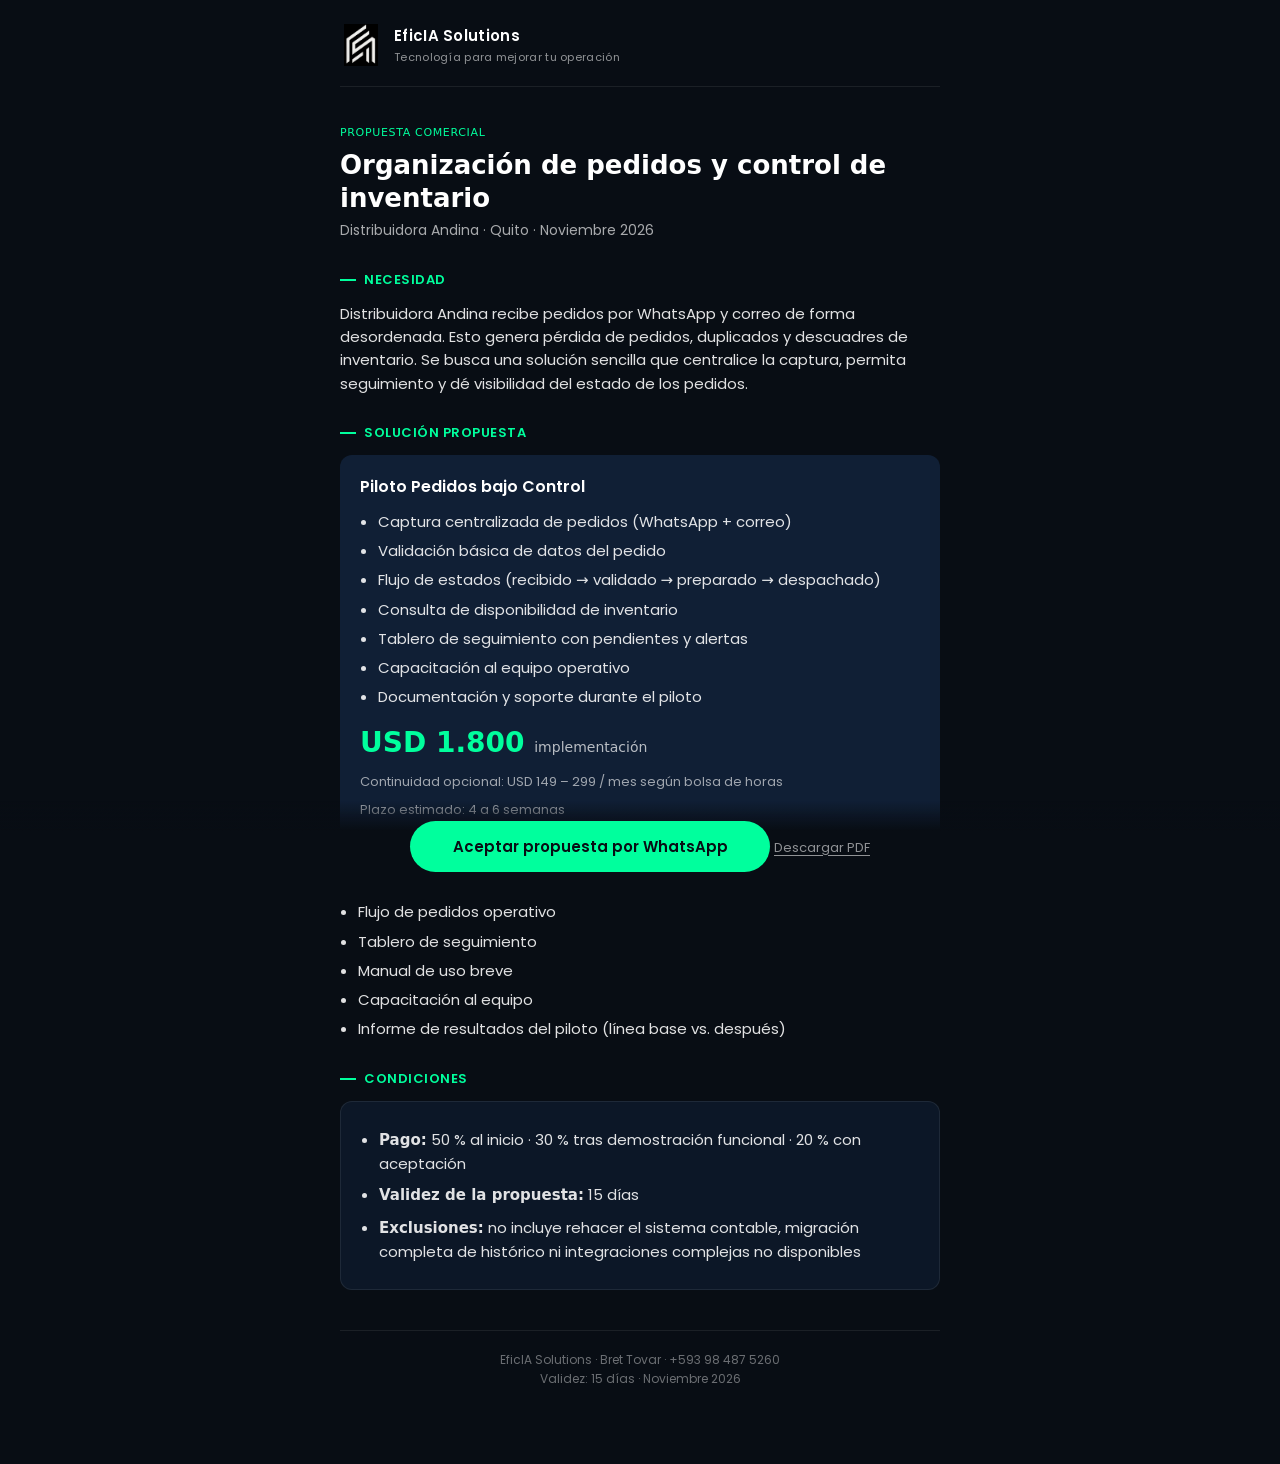
==== index.html @ f07ff5bc "Fix GitHub Pages domain and add proposal entry page" ====
<!DOCTYPE html>
<html lang="es">
<head>
  <meta charset="UTF-8">
  <meta name="viewport" content="width=device-width, initial-scale=1.0">
  <meta name="robots" content="noindex, nofollow">
  <meta http-equiv="refresh" content="0; url=./distribuidora-andina-k7m2/">
  <title>Propuesta comercial · EficIA Solutions</title>
  <style>
    body { margin: 0; min-height: 100vh; display: grid; place-items: center; background: #080D14; color: #fff; font-family: system-ui, sans-serif; }
    main { max-width: 36rem; padding: 2rem; text-align: center; }
    a { color: #00FF9D; }
  </style>
</head>
<body>
  <main>
    <h1>EficIA Solutions</h1>
    <p>Abriendo la propuesta comercial.</p>
    <p><a href="./distribuidora-andina-k7m2/">Ver propuesta de Distribuidora Andina</a></p>
  </main>
</body>
</html>
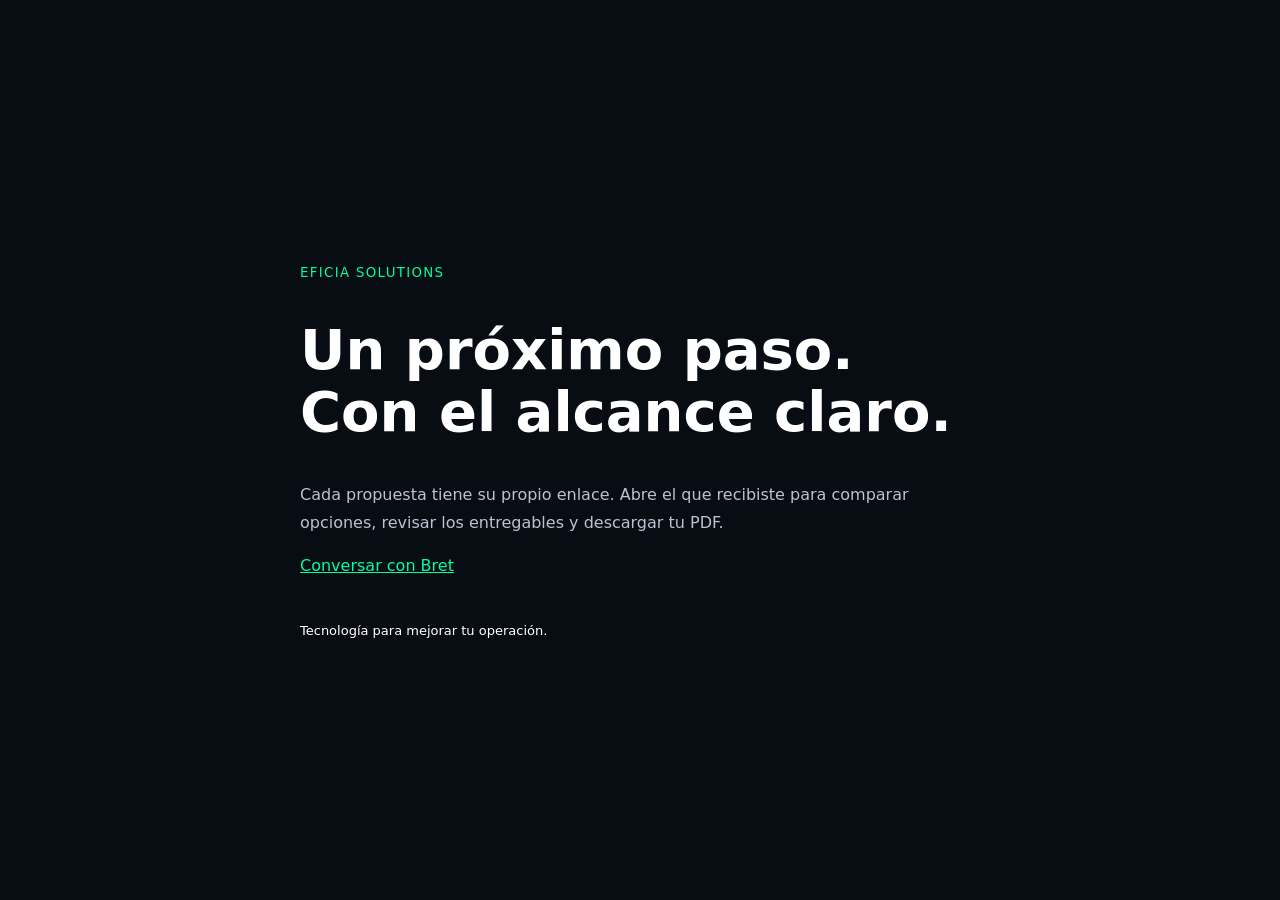
==== commit db909c57: "Publish authorized EficIA portal and synthetic proposal demo" ====
--- a/index.html
+++ b/index.html
@@ -1,22 +1 @@
-<!DOCTYPE html>
-<html lang="es">
-<head>
-  <meta charset="UTF-8">
-  <meta name="viewport" content="width=device-width, initial-scale=1.0">
-  <meta name="robots" content="noindex, nofollow">
-  <meta http-equiv="refresh" content="0; url=./distribuidora-andina-k7m2/">
-  <title>Propuesta comercial · EficIA Solutions</title>
-  <style>
-    body { margin: 0; min-height: 100vh; display: grid; place-items: center; background: #080D14; color: #fff; font-family: system-ui, sans-serif; }
-    main { max-width: 36rem; padding: 2rem; text-align: center; }
-    a { color: #00FF9D; }
-  </style>
-</head>
-<body>
-  <main>
-    <h1>EficIA Solutions</h1>
-    <p>Abriendo la propuesta comercial.</p>
-    <p><a href="./distribuidora-andina-k7m2/">Ver propuesta de Distribuidora Andina</a></p>
-  </main>
-</body>
-</html>
+<!DOCTYPE html><html lang="es"><head><meta charset="UTF-8"><meta name="viewport" content="width=device-width,initial-scale=1"><meta name="robots" content="noindex,nofollow"><title>Propuestas · EficIA Solutions</title><style>body{margin:0;background:#080D14;color:white;font-family:system-ui,sans-serif;display:grid;min-height:100vh;place-items:center}main{max-width:680px;padding:32px}small{color:#00FF9D;letter-spacing:.1em}h1{font-size:clamp(32px,7vw,56px);line-height:1.12}p{color:#b9c3d1;line-height:1.7}a{color:#00FF9D}footer{margin-top:44px;font-size:13px}</style></head><body><main><small>EFICIA SOLUTIONS</small><h1>Un próximo paso.<br>Con el alcance claro.</h1><p>Cada propuesta tiene su propio enlace. Abre el que recibiste para comparar opciones, revisar los entregables y descargar tu PDF.</p><p><a href="https://wa.me/593984875260">Conversar con Bret</a></p><footer>Tecnología para mejorar tu operación.</footer></main></body></html>
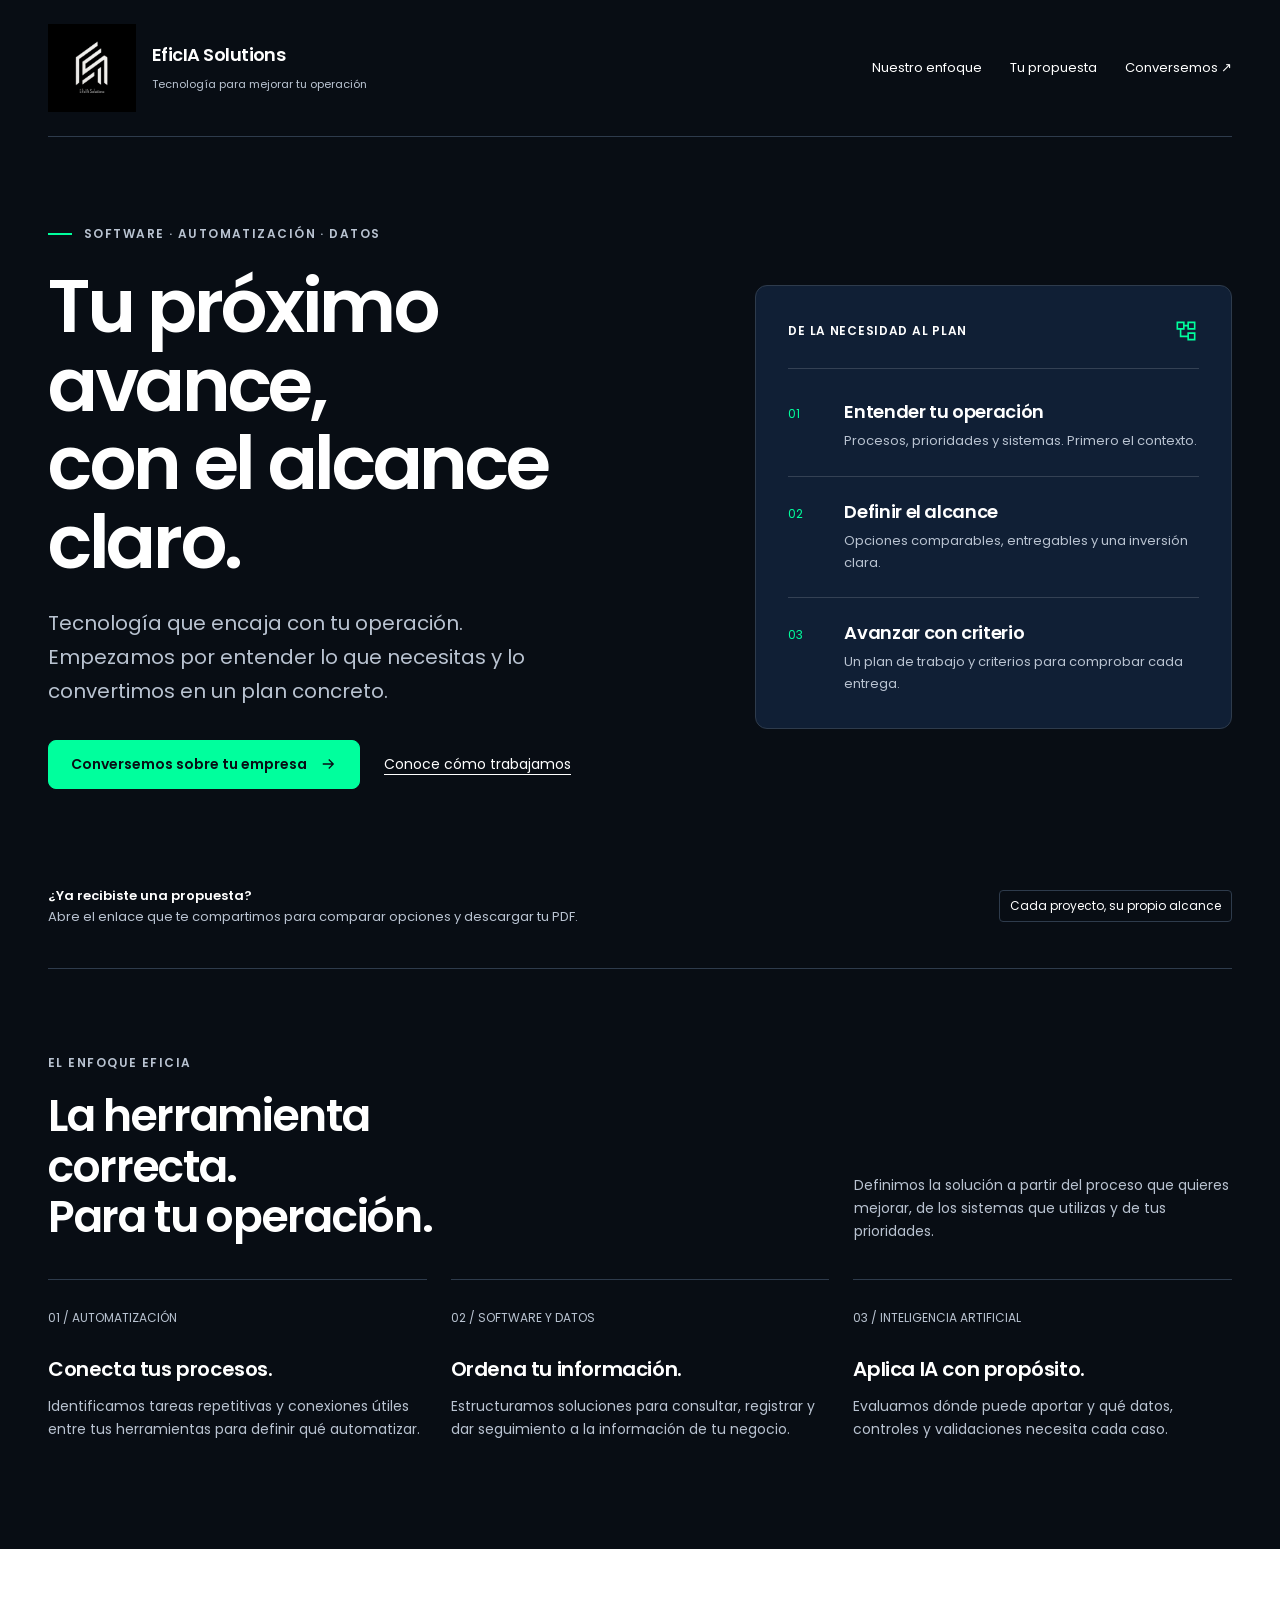
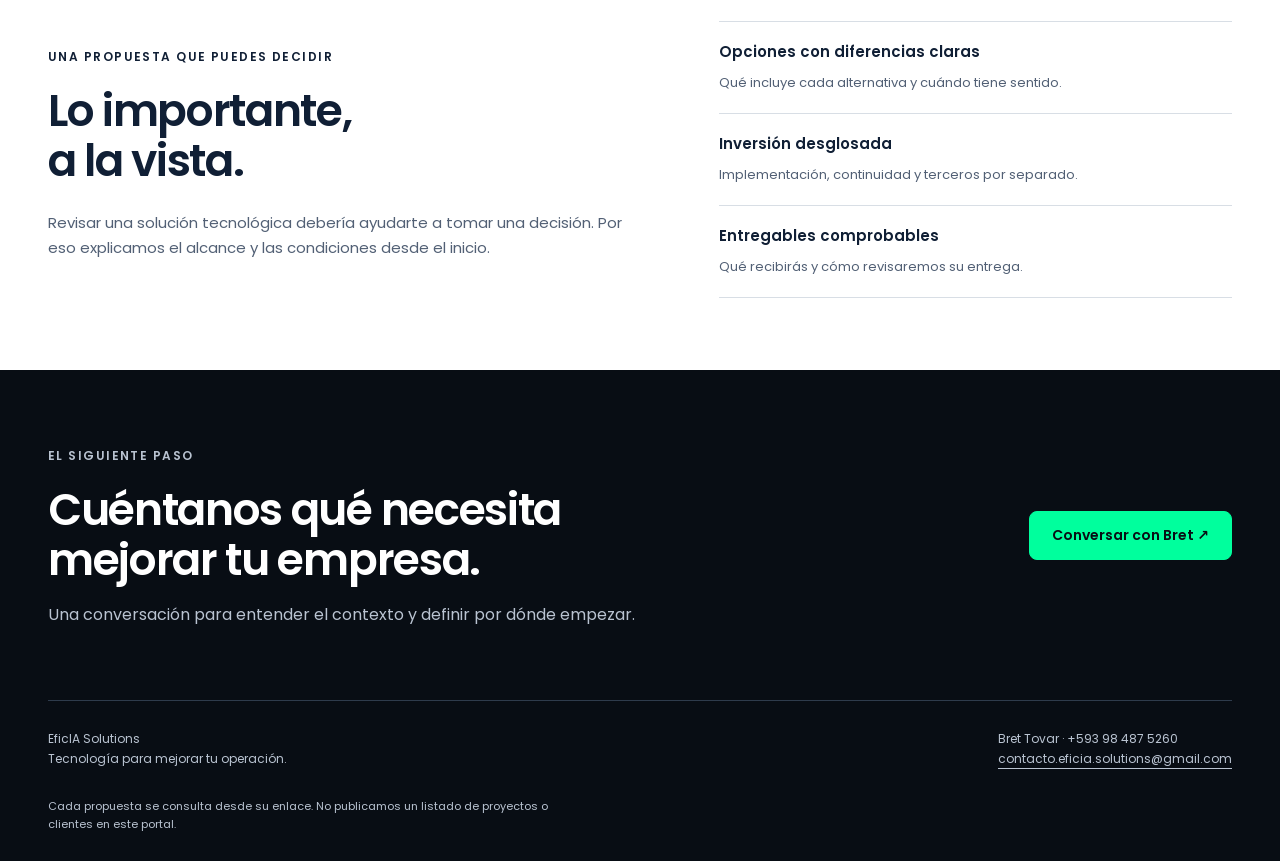
==== commit 4e3d3d62: "Apply EficIA premium public portal and branded 404" ====
--- a/index.html
+++ b/index.html
@@ -1 +1,14 @@
-<!DOCTYPE html><html lang="es"><head><meta charset="UTF-8"><meta name="viewport" content="width=device-width,initial-scale=1"><meta name="robots" content="noindex,nofollow"><title>Propuestas · EficIA Solutions</title><style>body{margin:0;background:#080D14;color:white;font-family:system-ui,sans-serif;display:grid;min-height:100vh;place-items:center}main{max-width:680px;padding:32px}small{color:#00FF9D;letter-spacing:.1em}h1{font-size:clamp(32px,7vw,56px);line-height:1.12}p{color:#b9c3d1;line-height:1.7}a{color:#00FF9D}footer{margin-top:44px;font-size:13px}</style></head><body><main><small>EFICIA SOLUTIONS</small><h1>Un próximo paso.<br>Con el alcance claro.</h1><p>Cada propuesta tiene su propio enlace. Abre el que recibiste para comparar opciones, revisar los entregables y descargar tu PDF.</p><p><a href="https://wa.me/593984875260">Conversar con Bret</a></p><footer>Tecnología para mejorar tu operación.</footer></main></body></html>+<!DOCTYPE html>
+<html lang="es"><head><meta charset="UTF-8"><meta name="viewport" content="width=device-width,initial-scale=1"><meta name="robots" content="noindex,nofollow"><meta name="referrer" content="no-referrer"><meta name="eficia-visual-version" content="1.0.0"><meta name="description" content="Software, automatización y datos con un alcance claro. Conoce cómo trabajamos y conversa con EficIA Solutions."><title>Un avance con claridad · EficIA Solutions</title>
+<link rel="stylesheet" href="./brand/eficia.css"><style>
+@font-face{font-family:Poppins;src:url('./brand/fonts/Poppins-Regular.ttf') format('truetype');font-weight:400;font-display:swap}@font-face{font-family:Poppins;src:url('./brand/fonts/Poppins-SemiBold.ttf') format('truetype');font-weight:600;font-display:swap}
+.masthead{display:flex;align-items:center;justify-content:space-between;gap:24px;padding-block:24px;border-bottom:1px solid var(--efi-border)}.brand{display:flex;align-items:center;gap:16px;text-decoration:none}.brand img{width:88px;height:88px;object-fit:contain;background:#000}.brand strong{display:block;font-size:18px;letter-spacing:-.03em}.brand span{font-size:11px;color:var(--efi-muted)}nav{display:flex;align-items:center;gap:28px;font-size:13px}nav a{text-decoration:none;min-height:44px;display:inline-flex;align-items:center}nav a:hover{text-decoration:underline}.hero{display:grid;grid-template-columns:1.35fr 1fr;gap:64px;align-items:center;padding-block:88px 72px}.hero h1{margin:24px 0}.hero .efi-lead{max-width:44ch;margin-bottom:32px}.actions{display:flex;align-items:center;flex-wrap:wrap;gap:24px}.text-link{font-size:14px;min-height:48px;display:inline-flex;align-items:center}.hero-label{display:flex;gap:12px;align-items:center;color:var(--efi-muted)}.hero-label:before{content:'';width:24px;height:2px;background:var(--efi-accent)}.method-panel{background:var(--efi-blue);border:1px solid var(--efi-border);border-radius:12px;padding:32px}.panel-head{display:flex;justify-content:space-between;gap:16px;align-items:center;padding-bottom:24px;border-bottom:1px solid #344154}.panel-head .efi-label{letter-spacing:.06em}.method-list{list-style:none;padding:0;margin:8px 0 0}.method-list li{display:grid;grid-template-columns:40px 1fr;gap:16px;padding-block:23px;border-bottom:1px solid #344154}.method-list li:last-child{border:0;padding-bottom:0}.step{font-size:12px;color:var(--efi-accent);font-variant-numeric:tabular-nums;padding-top:4px}.method-list h3{font-size:18px;margin-bottom:6px}.method-list p{font-size:13px;line-height:1.7;color:var(--efi-muted);margin:0}.portal-note{display:flex;align-items:center;justify-content:space-between;gap:32px;padding:24px 0 40px;border-bottom:1px solid var(--efi-border)}.portal-note p{font-size:13px;margin:0;color:var(--efi-muted)}.portal-note strong{color:var(--efi-white);font-weight:600}.portal-note .efi-tag{white-space:nowrap}.section-head{display:flex;justify-content:space-between;gap:40px;align-items:end;margin-bottom:36px}.section-head h2{max-width:17ch;margin:16px 0 0}.section-head p{max-width:42ch;margin-bottom:0}.capabilities .efi-card{background:transparent;padding:28px 0;border-radius:0;border-width:1px 0 0}.card-number{font-size:12px;color:var(--efi-muted);display:block;margin-bottom:28px}.capabilities p{font-size:14px;color:var(--efi-muted)}.light-band{background:var(--efi-white);color:var(--efi-blue)}.light-inner{display:grid;grid-template-columns:1.15fr 1fr;gap:80px;align-items:center;padding-block:72px}.light-inner h2{max-width:15ch;margin:16px 0 24px}.light-inner p{color:#526075;font-size:15px}.assurance{display:grid;gap:0}.assurance div{padding:18px 0;border-bottom:1px solid #D8DEE5}.assurance div:first-child{border-top:1px solid #D8DEE5}.assurance strong{font-weight:600;font-size:15px;display:block;margin-bottom:4px}.assurance span{font-size:13px;color:#526075}.contact{display:flex;align-items:center;justify-content:space-between;gap:48px;padding-block:72px}.contact h2{max-width:19ch;margin:16px 0}.contact p{margin-bottom:0}.footer{display:flex;align-items:center;justify-content:space-between;gap:32px;padding-block:28px;border-top:1px solid var(--efi-border);font-size:12px;color:var(--efi-muted)}.footer p{margin:0}.footer a{overflow-wrap:anywhere}.subfooter{font-size:11px;color:var(--efi-muted);padding-bottom:28px;margin:0}.arrow{width:18px;height:18px}.panel-icon{color:var(--efi-accent)}
+@media(max-width:1000px){.hero{gap:36px;grid-template-columns:1.15fr 1fr}.hero h1{font-size:clamp(40px,5.6vw,60px)}.light-inner{gap:40px}nav{gap:18px}.brand span{display:none}}
+@media(max-width:760px){.masthead{padding-block:18px}.brand{gap:12px}.brand img{width:66px;height:66px}.brand strong{font-size:16px}nav a:not(:last-child){display:none}nav{font-size:12px}.hero{grid-template-columns:1fr;gap:40px;padding-block:48px 40px}.hero h1{font-size:clamp(38px,9.7vw,64px)}.method-panel{padding:24px}.portal-note{align-items:start;gap:16px;flex-direction:column}.section-head,.contact{display:block}.section-head h2{max-width:20ch}.section-head p{margin-top:24px}.light-inner{grid-template-columns:1fr;gap:32px;padding-block:48px}.contact{padding-block:48px}.contact .efi-button{margin-top:28px}.footer{display:block;font-size:11px}.footer p+p{margin-top:16px}.actions{gap:16px}.hero-label{font-size:12px;letter-spacing:.08em}}
+</style></head>
+<body><a class="efi-skip" href="#contenido">Ir al contenido</a><div class="efi-wrap"><header class="masthead"><a class="brand" href="/" aria-label="EficIA Solutions, inicio"><img src="./brand/logo-original.png" alt="Logo original de EficIA Solutions" width="88" height="88"><div><strong>EficIA Solutions</strong><span>Tecnología para mejorar tu operación</span></div></a><nav aria-label="Navegación principal"><a href="#enfoque">Nuestro enfoque</a><a href="#propuesta">Tu propuesta</a><a href="#contacto">Conversemos ↗</a></nav></header></div>
+<main id="contenido"><div class="efi-wrap"><section class="hero" aria-labelledby="hero-title"><div><span class="efi-label hero-label">Software · Automatización · Datos</span><h1 id="hero-title">Tu próximo avance,<br>con el alcance claro.</h1><p class="efi-lead">Tecnología que encaja con tu operación. Empezamos por entender lo que necesitas y lo convertimos en un plan concreto.</p><div class="actions"><a class="efi-button" href="https://wa.me/593984875260?text=Hola%20Bret%2C%20quiero%20conversar%20sobre%20las%20necesidades%20de%20mi%20empresa." target="_blank" rel="noopener noreferrer">Conversemos sobre tu empresa <svg class="arrow" viewBox="0 0 24 24" fill="none" stroke="currentColor" stroke-width="1.7" aria-hidden="true"><path d="M5 12h14M13 6l6 6-6 6"/></svg></a><a class="text-link" href="#enfoque">Conoce cómo trabajamos</a></div></div><aside class="method-panel" aria-label="Nuestro método"><div class="panel-head"><span class="efi-label">De la necesidad al plan</span><svg class="panel-icon" width="26" height="26" viewBox="0 0 24 24" fill="none" stroke="currentColor" stroke-width="1.5" aria-hidden="true"><path d="M4 4h6v6H4zM14 14h6v6h-6zM14 4h6v6h-6zM7 10v7h7M10 7h4"/></svg></div><ol class="method-list"><li><span class="step">01</span><div><h3>Entender tu operación</h3><p>Procesos, prioridades y sistemas. Primero el contexto.</p></div></li><li><span class="step">02</span><div><h3>Definir el alcance</h3><p>Opciones comparables, entregables y una inversión clara.</p></div></li><li><span class="step">03</span><div><h3>Avanzar con criterio</h3><p>Un plan de trabajo y criterios para comprobar cada entrega.</p></div></li></ol></aside></section><aside class="portal-note" id="propuesta"><p><strong>¿Ya recibiste una propuesta?</strong><br>Abre el enlace que te compartimos para comparar opciones y descargar tu PDF.</p><span class="efi-tag">Cada proyecto, su propio alcance</span></aside>
+<section class="efi-section capabilities" id="enfoque" style="border-top:0"><div class="section-head"><div><span class="efi-label efi-muted">El enfoque EficIA</span><h2>La herramienta correcta.<br>Para tu operación.</h2></div><p class="efi-muted">Definimos la solución a partir del proceso que quieres mejorar, de los sistemas que utilizas y de tus prioridades.</p></div><div class="efi-grid"><article class="efi-card"><span class="card-number">01 / AUTOMATIZACIÓN</span><h3>Conecta tus procesos.</h3><p>Identificamos tareas repetitivas y conexiones útiles entre tus herramientas para definir qué automatizar.</p></article><article class="efi-card"><span class="card-number">02 / SOFTWARE Y DATOS</span><h3>Ordena tu información.</h3><p>Estructuramos soluciones para consultar, registrar y dar seguimiento a la información de tu negocio.</p></article><article class="efi-card"><span class="card-number">03 / INTELIGENCIA ARTIFICIAL</span><h3>Aplica IA con propósito.</h3><p>Evaluamos dónde puede aportar y qué datos, controles y validaciones necesita cada caso.</p></article></div></section></div>
+<section class="light-band"><div class="efi-wrap light-inner"><div><span class="efi-label">Una propuesta que puedes decidir</span><h2>Lo importante,<br>a la vista.</h2><p>Revisar una solución tecnológica debería ayudarte a tomar una decisión. Por eso explicamos el alcance y las condiciones desde el inicio.</p></div><div class="assurance"><div><strong>Opciones con diferencias claras</strong><span>Qué incluye cada alternativa y cuándo tiene sentido.</span></div><div><strong>Inversión desglosada</strong><span>Implementación, continuidad y terceros por separado.</span></div><div><strong>Entregables comprobables</strong><span>Qué recibirás y cómo revisaremos su entrega.</span></div></div></div></section>
+<section class="efi-wrap contact" id="contacto"><div><span class="efi-label efi-muted">El siguiente paso</span><h2>Cuéntanos qué necesita mejorar tu empresa.</h2><p class="efi-muted">Una conversación para entender el contexto y definir por dónde empezar.</p></div><a class="efi-button" href="https://wa.me/593984875260?text=Hola%20Bret%2C%20quiero%20coordinar%20una%20conversaci%C3%B3n%20con%20EficIA." target="_blank" rel="noopener noreferrer">Conversar con Bret ↗</a></section></main>
+<footer class="efi-wrap"><div class="footer"><p>EficIA Solutions<br>Tecnología para mejorar tu operación.</p><p>Bret Tovar · +593 98 487 5260<br><a href="mailto:contacto.eficia.solutions@gmail.com">contacto.eficia.solutions@gmail.com</a></p></div><p class="subfooter">Cada propuesta se consulta desde su enlace. No publicamos un listado de proyectos o clientes en este portal.</p></footer></body></html>
--- a/brand/eficia.css
+++ b/brand/eficia.css
@@ -0,0 +1,8 @@
+/* EficIA visual system 1.0.0. Declare local fonts in the host page. */
+:root{--efi-ink:#080D14;--efi-blue:#101F35;--efi-white:#FFFFFF;--efi-accent:#00FF9D;--efi-bg:var(--efi-ink);--efi-surface:var(--efi-blue);--efi-text:var(--efi-white);--efi-muted:#B9C3D1;--efi-border:#2E3B4C;--efi-action:var(--efi-accent);--efi-on-action:var(--efi-ink);--efi-focus:var(--efi-accent);--efi-font:Poppins,system-ui,sans-serif;--efi-radius:8px;--efi-panel-radius:12px;--efi-max:1184px;--efi-motion:180ms}
+[data-efi-theme="light"]{--efi-bg:#FFFFFF;--efi-surface:#F4F6F8;--efi-text:#101F35;--efi-muted:#526075;--efi-border:#D8DEE5;--efi-action:#101F35;--efi-on-action:#FFFFFF;--efi-focus:#101F35}
+*{box-sizing:border-box}html{scroll-behavior:smooth}body{margin:0;font-family:var(--efi-font);font-size:16px;line-height:1.65;background:var(--efi-bg);color:var(--efi-text)}button,input,select,textarea{font:inherit}button,a,input,select,summary{touch-action:manipulation}a{color:inherit;text-underline-offset:5px}button,a,input,select,textarea,summary{outline-offset:5px}button:focus-visible,a:focus-visible,input:focus-visible,select:focus-visible,textarea:focus-visible,summary:focus-visible{outline:3px solid var(--efi-focus)}img{max-width:100%;height:auto}h1,h2,h3,p{margin-top:0}h1,h2,h3{font-weight:600}h1{font-size:clamp(36px,5.8vw,76px);line-height:1.06;letter-spacing:-.045em;text-wrap:balance}h2{font-size:clamp(28px,3.7vw,44px);line-height:1.15;letter-spacing:-.03em;text-wrap:balance}h3{font-size:20px;line-height:1.35;letter-spacing:-.02em}p{max-width:68ch}svg{display:inline-block;vertical-align:middle;flex-shrink:0}.efi-wrap{width:min(calc(100% - 48px),var(--efi-max));margin-inline:auto}.efi-label{font-size:12px;line-height:1.5;font-weight:600;letter-spacing:.12em;text-transform:uppercase}.efi-muted{color:var(--efi-muted)}.efi-lead{font-size:clamp(17px,1.8vw,20px);line-height:1.7;color:var(--efi-muted)}.efi-section{padding-block:80px;border-top:1px solid var(--efi-border)}.efi-grid{display:grid;grid-template-columns:repeat(3,minmax(0,1fr));gap:24px}.efi-card{border:1px solid var(--efi-border);border-radius:var(--efi-panel-radius);padding:28px;background:var(--efi-surface);min-width:0}.efi-card h3{margin-bottom:12px}.efi-card p:last-child{margin-bottom:0}.efi-button{display:inline-flex;align-items:center;justify-content:center;gap:12px;min-height:48px;padding:13px 22px;background:var(--efi-action);color:var(--efi-on-action);border:1px solid var(--efi-action);border-radius:var(--efi-radius);text-decoration:none;font-weight:600;font-size:14px;line-height:1.5;cursor:pointer;transition:background var(--efi-motion),border-color var(--efi-motion)}.efi-button:hover{background:var(--efi-text);border-color:var(--efi-text);color:var(--efi-bg)}.efi-button--outline{background:transparent;border-color:var(--efi-border);color:var(--efi-text)}.efi-button:disabled{cursor:not-allowed;opacity:.55}.efi-tag{display:inline-flex;gap:8px;align-items:center;font-size:12px;border:1px solid var(--efi-border);padding:5px 10px;border-radius:4px}.efi-rule{width:32px;height:3px;background:var(--efi-accent);display:block;margin-bottom:24px}.efi-field{display:grid;gap:8px;font-size:14px;font-weight:600}.efi-field input,.efi-field select{border:1px solid var(--efi-border);border-radius:var(--efi-radius);background:var(--efi-bg);color:var(--efi-text);padding:12px 14px;min-height:48px;width:100%}.efi-help{font-size:13px;font-weight:400;color:var(--efi-muted)}.efi-table-wrap{overflow-x:auto}.efi-table{border-collapse:collapse;width:100%;font-size:14px}.efi-table caption{text-align:left;font-weight:600;padding-bottom:16px}.efi-table th,.efi-table td{padding:16px;text-align:left;border-bottom:1px solid var(--efi-border)}.efi-table th{background:var(--efi-surface);font-weight:600}.efi-table .efi-number{text-align:right;font-variant-numeric:tabular-nums}.efi-skip{position:absolute;left:24px;top:-100px;background:var(--efi-action);color:var(--efi-on-action);padding:12px 20px;z-index:10}.efi-skip:focus{top:16px}.efi-sr-only{position:absolute;width:1px;height:1px;padding:0;margin:-1px;overflow:hidden;clip:rect(0,0,0,0);white-space:nowrap;border:0}
+@media(max-width:760px){.efi-wrap{width:calc(100% - 36px)}.efi-section{padding-block:48px}.efi-grid{grid-template-columns:1fr}.efi-card{padding:24px}h1{letter-spacing:-.035em}}
+@media(prefers-reduced-motion:reduce){html{scroll-behavior:auto}*,*::before,*::after{animation:none!important;transition:none!important}}
+@page{size:A4;margin:17mm}
+@media print{:root,[data-efi-theme="light"]{--efi-bg:#FFFFFF;--efi-surface:#F4F6F8;--efi-text:#101F35;--efi-muted:#526075;--efi-border:#D8DEE5;--efi-action:#101F35;--efi-on-action:#FFFFFF;--efi-focus:#101F35}body{background:#FFFFFF;color:#101F35}.efi-wrap{width:100%}.efi-section{padding-block:24px}.efi-button{background:none;color:#101F35;border-color:#101F35}.efi-card{break-inside:avoid}.efi-skip{display:none}}
